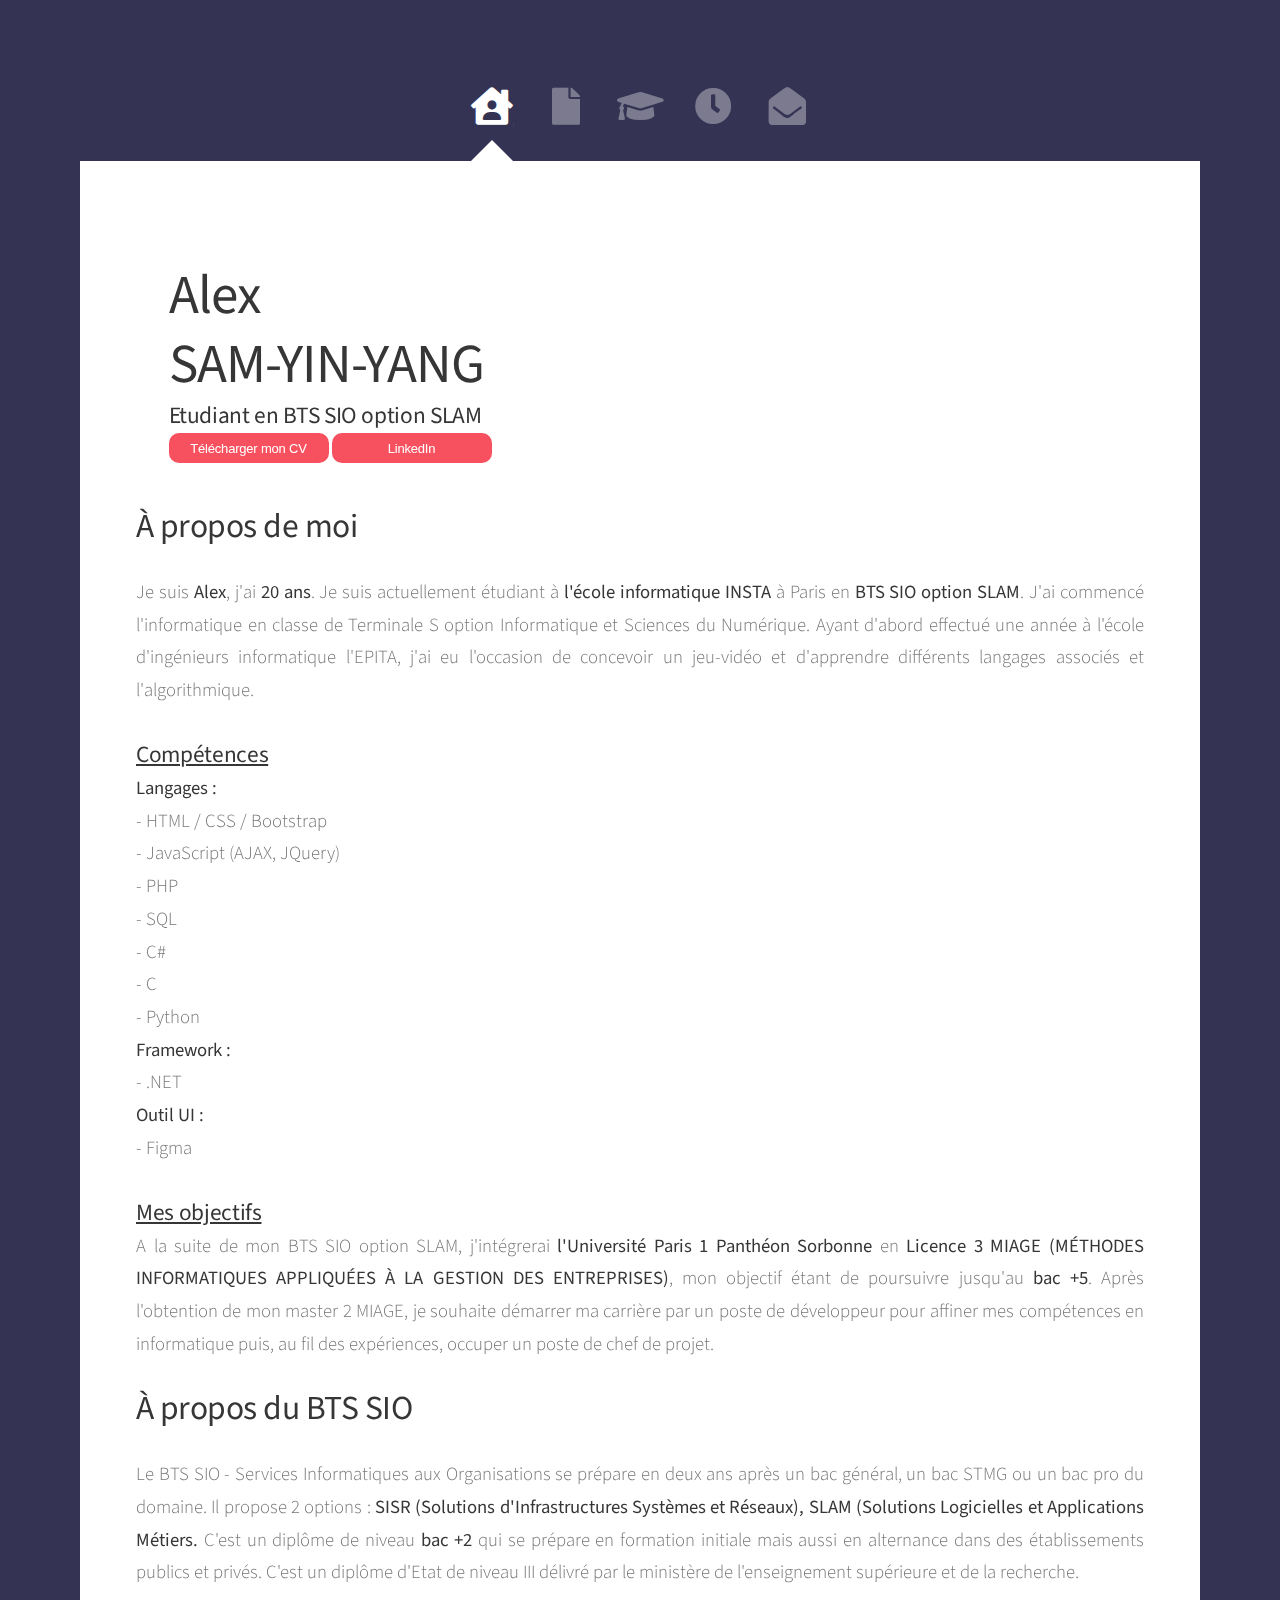
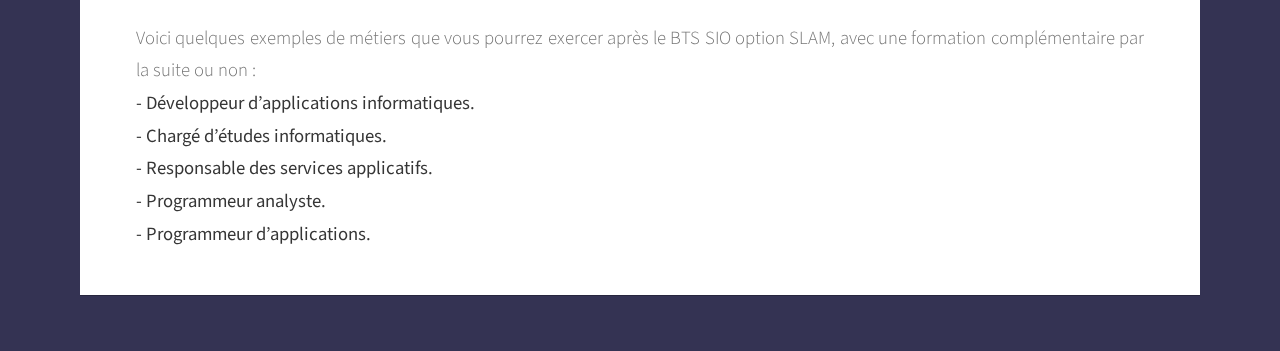
==== index.html @ 336530a4 "update" ====
<!DOCTYPE html>

<html>

<head>
	<title>Portfolio</title>
	<meta charset="utf-8" />
	<meta name="viewport" content="width=device-width, initial-scale=1, user-scalable=no" />
	<link rel="stylesheet" href="assets/css/main.css" />
	<noscript>
		<link rel="stylesheet" href="assets/css/noscript.css" /></noscript>
	<link rel="stylesheet" href="assets/css/added.css" />
</head>

<body class="is-preload">
	<!-- Wrapper-->
	<div id="wrapper">
		<!-- Nav -->
		<nav id="nav">
			<a href="#home" class="fas fa-house-user"><span>Accueil</span></a>
			<a href="#projet" class="fas fa-file"><span>Projets</span></a>
			<a href="#parcours" style="text-decoration: none" class="fas fa-graduation-cap"></i><span>Formation</span></a>
			<a href="#experiences" style="text-decoration: none" class="fas fa-clock"></i><span>Expériences</span></a>
			<a href="#contact" class="fas fa-envelope-open"><span>Contact</span></a>
		</nav>

		<!-- Main -->
		<div id="main">
			<!-- Me -->
			<article id="home" class="panel intro">
				
				<a id="about-me">
					<header id="left-side">
						<div>
							<h1 style="font-size: 55px">Alex<br>SAM-YIN-YANG</h1>
							<h2>Etudiant en BTS SIO option SLAM</h2>
							<button id="cv_btn" onclick="window.open('./media/CV_ALEX_SYY_2.pdf');">
								<h4 id="cv">Télécharger mon CV</h4>
							</button>
							<button id="cv_btn" onclick="window.open('https://www.linkedin.com/in/alexsyy');">
								<h4 id="cv">LinkedIn</h4>
							</button>
						</div>
					</header>
					<h2>À propos de moi</h2>
					<br />
					<span>
						Je suis <b>Alex</b>, j'ai <b>20 ans</b>. Je suis
						actuellement étudiant à <b>l'école informatique INSTA</b> à Paris en
						<b><span href="#BTS">BTS SIO option SLAM</span></b>. J'ai commencé l'informatique en classe de
						Terminale S option
						Informatique et Sciences du Numérique. Ayant d'abord effectué une
						année à l'école d'ingénieurs informatique l'EPITA, j'ai eu
						l'occasion de concevoir un jeu-vidéo et d'apprendre différents
						langages associés et l'algorithmique.</span><br/><br>
						<h4 style="text-decoration: underline;">Compétences</h4>
						<span>
							<b>Langages :</b><br>
							- HTML / CSS / Bootstrap<br>
							- JavaScript (AJAX, JQuery)<br>
							- PHP<br>
							- SQL<br>
							- C#<br>
							- C<br>
							- Python<br>
							<b>Framework :</b><br>
							- .NET<br>
							<b>Outil UI :</b><br>
							- Figma<br><br>
						
						</span>
					
						<h4 style="text-decoration: underline;">Mes objectifs</h4>
						A la suite de mon BTS SIO option SLAM, j'intégrerai <b>l'Université Paris 1 Panthéon Sorbonne</b>
						en <b>Licence 3 MIAGE (MÉTHODES INFORMATIQUES APPLIQUÉES À LA GESTION DES ENTREPRISES)</b>, mon objectif
						étant de poursuivre jusqu'au <b>bac +5</b>. Après l'obtention de mon master 2 MIAGE, je souhaite démarrer ma carrière par un poste de
						développeur pour affiner mes compétences en informatique puis, au fil des expériences, occuper un poste de chef de projet.

						<br><br>
						<h2>À propos du BTS SIO</h2>
					<br />
					<span>
						Le BTS SIO - Services Informatiques aux Organisations se prépare en deux ans après un bac général,
						un bac STMG ou un bac pro du domaine. Il propose 2 options :
						<b>SISR (Solutions d'Infrastructures Systèmes et Réseaux), SLAM (Solutions Logicielles et Applications Métiers.</b>
						C'est un diplôme de niveau <b>bac +2</b> qui se prépare en formation initiale mais aussi en alternance
						dans des établissements publics et privés.
						C'est un diplôme d'Etat de niveau III délivré par le ministère de l'enseignement
						supérieure et de la recherche.<br><br>

						Voici quelques exemples de métiers que vous pourrez exercer après le BTS SIO option SLAM,
						avec une formation complémentaire par la suite ou non :<br>
						<b>- Développeur d’applications informatiques.</b><br>
						<b>- Chargé d’études informatiques.</b><br>
						<b>- Responsable des services applicatifs.</b><br>
						<b>- Programmeur analyste.</b><br>
						<b>- Programmeur d’applications.</b><br>
					</span>
					
				</a>
			</article>

			<!-- MON PARCOURS -->
			<article id="parcours" class="panel intro">
				<div id="parcours_text">
					<article id="work" class="panel">
						<h2>Formation</h2><br>

						<div class="timeline">

							<h2 class="timeline__item timeline__item--year">2021 - 2023</h2>

							<div class="timeline__item">
								<h3 class="timeline__title"><a style="color: black"
										href="https://www.insta.fr/">INSTA - École d'informatique</a><br>BTS SIO option SLAM</h3>
								<p class="timeline__blurb"><a
										style="text-decoration: none; color: black" href="#work">
										Réalisation d'un site web de e-commerce dans le cadre de l'école.<br>
										Langages utilisés : HTML / CSS / JavaScript / PHP / SQL<br>
										Framework utilisé : Bootstrap<br>
										- Création / Connexion de l'utilisateur<br>
										- Affichage des articles en vente<br>
										- Mise en place d'un panier<br>
										- Historique / Création d'un bon de commande
										
										
									</p>

								<p class="timeline__blurb"><a
										style="text-decoration: none; color: black" href="#work">
										Réalisation d'un client lourd de gestion de matériels informatiques<br>
										Langages utilisés : C# / SQL<br>
										Framework utilisé : .NET Framework<br>
										- Possibilité de se connecter à l'application<br>
										- Connexion avec la base de données<br>
										- Ajouter, modifier et supprimer des données<br>
										- Gestion de la sécurité
									</p>
							</div>

							<h2 class="timeline__item timeline__item--year">2020 - 2021</h2>

							<div class="timeline__item">
								<h3 class="timeline__title"><a style="color: black"
										href="https://www.epita.fr/">EPITA</a> - <a
										style="text-decoration: none; color: black" href="./bts.html">Classe
										préparatoire intégrée</a></h3>
								<p class="timeline__blurb">Réalisation d'un jeu-vidéo en C# sur Unity </a> dans le cadre de
									l'école.</p>
							</div>

							<h2 class="timeline__item timeline__item--year">2017 - 2020</h2>

							<div class="timeline__item">
								<h3 class="timeline__title">
									<a style="color: black" href="http://lycee-llisle.ac-reunion.fr/">Lycée Leconte de Lisle</a>
									<br>Baccalauréat Scientifiques internationale chinoise option
									Informatique et Sciences du Numérique</h3>
								<p class="timeline__blurb">Mention bien<br>
									- Bénévolat au sein du journal du lycée "Leconte du Butor" en tant que rédacteur, photographe et maquettiste.<br>
									<a style="color:black"
										href="http://crdp.re/clemi/concours-mediatiks-2018-2019/">Lauréat national 2019
										au concours Mediatiks</a><br>
									- Stage de photographie à la Cité des Arts de la Réunion avec le photographe
									<a style="color: black" href="http://www.morganfache.net/">Morgan Fache</a>
									ayant pour thème "Le Grand Chemin" donnant lieu à <a style="color:black"
									href="https://www.citedesarts.re/LE-GRAND-CHEMIN-THE-LONG-WAY">un vernissage</a>.<br>
									- Prise de vues du stage de street art avec le graffeur <a style="color:black"
									href="https://fr-fr.facebook.com/meo974graff/">Méo974</a> et de la réalisation de la fresque
									<a style="color:black"
									href="https://la1ere.francetvinfo.fr/reunion/buste-fresque-hommage-leconte-lisle-715799.html">en hommage au poète Leconte de Lisle</a>. 
									</p>
							</div>
					</article>
					
					<article id="work" class="panel">
						<h2>Veille technologique</h2><br>

						<div class="timeline">

							<div class="timeline__item">
								<h3 class="timeline__title">Blockchain</h3></a>
								<button id="cv_btn" onclick="window.open('./media/Veille-technologique.pdf');">
									<h4 id="cv">En savoir plus</h4>
								</button>
							</div><br>
						</div>
					</article>
				</div>
			</article>

			<!-- PROJETS -->
			<article id="projet" class="panel">
				<header>
					<h2>Projets</h2>
				</header>

				<section>
					<div class="row">
						<div class="col-4 col-6-medium col-12-small">
							<a title="Cliquez pour voir le projet"
								href="https://github.com/alexsamyy/ecommerce_project" class="link_proj1">
								<div class="project1">
									<img class="image fit" src="media/FoneMarket.JPG" alt="FoneMarket" />
									<span class="legende"><b>FoneMarket</b> est un projet réalisé durant ma 1ère
										année de BTS informatique. <br />Nous devions réaliser un
										site de<br>e-commerce avec les langages HTML / CSS / JavaScript
										/ PHP / MySQL / Jquery / Bootstrap.
									</span>
								</div>
							</a>
						</div>
						<div class="col-4 col-6-medium col-12-small">
							<a title="Cliquez pour voir le projet"
								href="https://github.com/alexsamyy/gm-syy" class="link_proj1">
								<div class="project1">
									<img class="image fit" src="media/GM-SYY.JPG" alt="GM-SYY" />
									<span class="legende"><b>GM-SYY</b> est un projet réalisé durant ma 2ème
										année de BTS informatique. <br />Nous devions réaliser un
										client lourd de<br>gestion de matériels informatiques
										avec les langages C# .NET Framework / SQL.
									</span>
								</div>
							</a>
						</div>
					</div>
				</section>
			</article>

			<!-- Contact -->
			<article id="contact" class="panel">
				<header>
					<h2>Contact</h2>
				</header>
				<form action="https://formspree.io/f/mpzbnaqq" method="post">
					<div>
						<div class="row">
							<div class="col-6 col-12-medium">
								<input type="text" name="name" placeholder="Nom" />
							</div>
							<div class="col-6 col-12-medium">
								<input type="text" name="email" placeholder="E-mail" />
							</div>
							<div class="col-12">
								<input type="text" name="subject" placeholder="Objet" />
							</div>
							<div class="col-12">
								<textarea id="message_contact" name="message" placeholder="Message" rows="6"></textarea>
							</div>
							<div class="col-12">
								<input type="submit" value="Envoyer" />
							</div>
						</div>
					</div>
				</form>
			</article>

			<!-- Expériences -->
			<article id="experiences" class="panel">
				<header>
					<h2>Expériences professionnelles</h2>
				</header>
				<article id="work" class="panel">

					<div class="timeline">

						<h2 class="timeline__item timeline__item--year">Octobre 2022 - Juin 2023</h2>

						<div class="timeline__item">
							<h3 class="timeline__title">Collège Camille Claudel - Service Civique</h3></a>
							<p class="timeline__blurb">
							- Chargé de développer des projets autour du développement durable avec les élèves<br>
							- Participation au dispositif devoirs faits<br>
							- Participation à la vie du collège (sorties scolaires,...)
						</div><br>

						<h2 class="timeline__item timeline__item--year">Janvier 2023 - Février 2023</h2>

						<div class="timeline__item">
							<h3 class="timeline__title">Photographe professionnelle - Développeur WordPress </h3></a>
							<p class="timeline__blurb">
							- Création d'un portfolio sous WordPress<br>
						</div><br>

						<h2 class="timeline__item timeline__item--year">Juin 2022 - Août 2022</h2>

						<div class="timeline__item">
							<h3 class="timeline__title">PARADIGME - Stagiaire développement web</h3></a>
							<button id="cv_btn" onclick="window.open('./media/Experience-en-entreprise.pdf');">
								<h4 id="cv">En savoir plus</h4>
							</button>
							<p class="timeline__blurb">PARADIGME est une entreprise de vente de vêtements coréens basée à Paris.<br>
							- Mise à jour du site web de e-commerce via PrestaShop<br>
							- Ajout de nouvelles fonctionnalités<br>
							- Modification visuelle du site<br>
							- Correction de bugs
						</div><br>

						<h2 class="timeline__item timeline__item--year">Juillet 2021 - Août 2021</h2>

						<div class="timeline__item">
							<h3 class="timeline__title">BRED Banque Populaire - Auxiliaire d'été</h3></a>
							<p class="timeline__blurb">Hôte d'accueil de l'agence BRED à St-Denis, La Réunion.<br>
							- Prise en charge des prospects et des clients.<br>
							- Réalisation d'opérations bancaires sensibles (virements, délivrance des commandes de fonds, chéquiers,...)<br>
							- Création d'un tableau Excel pour réaliser des statistiques à propos de l'accueil (nombre de visites par jour,...)</p>
						</div><br>

					</div>
				</article>
			</article>

			<!-- Footer -->
			<div id="footer">
				<ul class="copyright">
					<li>&copy; Alex SAM-YIN-YANG - 2023</li>
				</ul>
			</div>
		</div>

		<!-- Scripts -->
		<script src="assets/js/jquery.min.js"></script>
		<script src="assets/js/browser.min.js"></script>
		<script src="assets/js/breakpoints.min.js"></script>
		<script src="assets/js/util.js"></script>
		<script src="assets/js/main.js"></script>
</body>

</html>
---- assets/css/main.css ----
@import url("https://fonts.googleapis.com/css?family=Source+Sans+Pro:300,400,300italic,400italic");
@import url("fontawesome-all.min.css");

/*
	Astral by HTML5 UP
	html5up.net | @ajlkn
	Free for personal and commercial use under the CCA 3.0 license (html5up.net/license)
*/

html,
body,
div,
span,
applet,
object,
iframe,
h1,
h2,
h3,
h4,
h5,
h6,
p,
blockquote,
pre,
a,
abbr,
acronym,
address,
big,
cite,
code,
del,
dfn,
em,
img,
ins,
kbd,
q,
s,
samp,
small,
strike,
strong,
sub,
sup,
tt,
var,
b,
u,
i,
center,
dl,
dt,
dd,
ol,
ul,
li,
fieldset,
form,
label,
legend,
table,
caption,
tbody,
tfoot,
thead,
tr,
th,
td,
article,
aside,
canvas,
details,
embed,
figure,
figcaption,
footer,
header,
hgroup,
menu,
nav,
output,
ruby,
section,
summary,
time,
mark,
audio,
video {
	margin: 0;
	padding: 0;
	border: 0;
	font-size: 100%;
	font: inherit;
	vertical-align: baseline;
}

article,
aside,
details,
figcaption,
figure,
footer,
header,
hgroup,
menu,
nav,
section {
	display: block;
}

body {
	line-height: 1;
}

ol,
ul {
	list-style: none;
}

blockquote,
q {
	quotes: none;
}

blockquote:before,
blockquote:after,
q:before,
q:after {
	content: '';
	content: none;
}

table {
	border-collapse: collapse;
	border-spacing: 0;
}

body {
	-webkit-text-size-adjust: none;
}

mark {
	background-color: transparent;
	color: inherit;
}

input::-moz-focus-inner {
	border: 0;
	padding: 0;
}

input,
select,
textarea {
	-moz-appearance: none;
	-webkit-appearance: none;
	-ms-appearance: none;
	appearance: none;
}

/* Row */

.row {
	display: flex;
	flex-wrap: wrap;
	box-sizing: border-box;
	align-items: stretch;
}

.row>* {
	box-sizing: border-box;
}

.row.gtr-uniform>*> :last-child {
	margin-bottom: 0;
}

.row.aln-left {
	justify-content: flex-start;
}

.row.aln-center {
	justify-content: center;
}

.row.aln-right {
	justify-content: flex-end;
}

.row.aln-top {
	align-items: flex-start;
}

.row.aln-middle {
	align-items: center;
}

.row.aln-bottom {
	align-items: flex-end;
}

.row>.imp {
	order: -1;
}

.row>.col-1 {
	width: 8.33333%;
}

.row>.off-1 {
	margin-left: 8.33333%;
}

.row>.col-2 {
	width: 16.66667%;
}

.row>.off-2 {
	margin-left: 16.66667%;
}

.row>.col-3 {
	width: 25%;
}

.row>.off-3 {
	margin-left: 25%;
}

.row>.col-4 {
	width: 33.33333%;
}

.row>.off-4 {
	margin-left: 33.33333%;
}

.row>.col-5 {
	width: 41.66667%;
}

.row>.off-5 {
	margin-left: 41.66667%;
}

.row>.col-6 {
	width: 50%;
}

.row>.off-6 {
	margin-left: 50%;
}

.row>.col-7 {
	width: 58.33333%;
}

.row>.off-7 {
	margin-left: 58.33333%;
}

.row>.col-8 {
	width: 66.66667%;
}

.row>.off-8 {
	margin-left: 66.66667%;
}

.row>.col-9 {
	width: 75%;
}

.row>.off-9 {
	margin-left: 75%;
}

.row>.col-10 {
	width: 83.33333%;
}

.row>.off-10 {
	margin-left: 83.33333%;
}

.row>.col-11 {
	width: 91.66667%;
}

.row>.off-11 {
	margin-left: 91.66667%;
}

.row>.col-12 {
	width: 100%;
}

.row>.off-12 {
	margin-left: 100%;
}

.row.gtr-0 {
	margin-top: 0em;
	margin-left: 0em;
}

.row.gtr-0>* {
	padding: 0em 0 0 0em;
}

.row.gtr-0.gtr-uniform {
	margin-top: 0em;
}

.row.gtr-0.gtr-uniform>* {
	padding-top: 0em;
}

.row.gtr-25 {
	margin-top: -0.3125em;
	margin-left: -0.3125em;
}

.row.gtr-25>* {
	padding: 0.3125em 0 0 0.3125em;
}

.row.gtr-25.gtr-uniform {
	margin-top: -0.3125em;
}

.row.gtr-25.gtr-uniform>* {
	padding-top: 0.3125em;
}

.row.gtr-50 {
	margin-top: -0.625em;
	margin-left: -0.625em;
}

.row.gtr-50>* {
	padding: 0.625em 0 0 0.625em;
}

.row.gtr-50.gtr-uniform {
	margin-top: -0.625em;
}

.row.gtr-50.gtr-uniform>* {
	padding-top: 0.625em;
}

.row {
	margin-top: -1.25em;
	margin-left: -1.25em;
}

.row>* {
	padding: 1.25em 0 0 1.25em;
}

.row.gtr-uniform {
	margin-top: -1.25em;
}

.row.gtr-uniform>* {
	padding-top: 1.25em;
}

.row.gtr-150 {
	margin-top: -1.875em;
	margin-left: -1.875em;
}

.row.gtr-150>* {
	padding: 1.875em 0 0 1.875em;
}

.row.gtr-150.gtr-uniform {
	margin-top: -1.875em;
}

.row.gtr-150.gtr-uniform>* {
	padding-top: 1.875em;
}

.row.gtr-200 {
	margin-top: -2.5em;
	margin-left: -2.5em;
}

.row.gtr-200>* {
	padding: 2.5em 0 0 2.5em;
}

.row.gtr-200.gtr-uniform {
	margin-top: -2.5em;
}

.row.gtr-200.gtr-uniform>* {
	padding-top: 2.5em;
}

@media screen and (max-width: 1680px) {

	.row {
		display: flex;
		flex-wrap: wrap;
		box-sizing: border-box;
		align-items: stretch;
	}

	.row>* {
		box-sizing: border-box;
	}

	.row.gtr-uniform>*> :last-child {
		margin-bottom: 0;
	}

	.row.aln-left {
		justify-content: flex-start;
	}

	.row.aln-center {
		justify-content: center;
	}

	.row.aln-right {
		justify-content: flex-end;
	}

	.row.aln-top {
		align-items: flex-start;
	}

	.row.aln-middle {
		align-items: center;
	}

	.row.aln-bottom {
		align-items: flex-end;
	}

	.row>.imp-xlarge {
		order: -1;
	}

	.row>.col-1-xlarge {
		width: 8.33333%;
	}

	.row>.off-1-xlarge {
		margin-left: 8.33333%;
	}

	.row>.col-2-xlarge {
		width: 16.66667%;
	}

	.row>.off-2-xlarge {
		margin-left: 16.66667%;
	}

	.row>.col-3-xlarge {
		width: 25%;
	}

	.row>.off-3-xlarge {
		margin-left: 25%;
	}

	.row>.col-4-xlarge {
		width: 33.33333%;
	}

	.row>.off-4-xlarge {
		margin-left: 33.33333%;
	}

	.row>.col-5-xlarge {
		width: 41.66667%;
	}

	.row>.off-5-xlarge {
		margin-left: 41.66667%;
	}

	.row>.col-6-xlarge {
		width: 50%;
	}

	.row>.off-6-xlarge {
		margin-left: 50%;
	}

	.row>.col-7-xlarge {
		width: 58.33333%;
	}

	.row>.off-7-xlarge {
		margin-left: 58.33333%;
	}

	.row>.col-8-xlarge {
		width: 66.66667%;
	}

	.row>.off-8-xlarge {
		margin-left: 66.66667%;
	}

	.row>.col-9-xlarge {
		width: 75%;
	}

	.row>.off-9-xlarge {
		margin-left: 75%;
	}

	.row>.col-10-xlarge {
		width: 83.33333%;
	}

	.row>.off-10-xlarge {
		margin-left: 83.33333%;
	}

	.row>.col-11-xlarge {
		width: 91.66667%;
	}

	.row>.off-11-xlarge {
		margin-left: 91.66667%;
	}

	.row>.col-12-xlarge {
		width: 100%;
	}

	.row>.off-12-xlarge {
		margin-left: 100%;
	}

	.row.gtr-0 {
		margin-top: 0em;
		margin-left: 0em;
	}

	.row.gtr-0>* {
		padding: 0em 0 0 0em;
	}

	.row.gtr-0.gtr-uniform {
		margin-top: 0em;
	}

	.row.gtr-0.gtr-uniform>* {
		padding-top: 0em;
	}

	.row.gtr-25 {
		margin-top: -0.3125em;
		margin-left: -0.3125em;
	}

	.row.gtr-25>* {
		padding: 0.3125em 0 0 0.3125em;
	}

	.row.gtr-25.gtr-uniform {
		margin-top: -0.3125em;
	}

	.row.gtr-25.gtr-uniform>* {
		padding-top: 0.3125em;
	}

	.row.gtr-50 {
		margin-top: -0.625em;
		margin-left: -0.625em;
	}

	.row.gtr-50>* {
		padding: 0.625em 0 0 0.625em;
	}

	.row.gtr-50.gtr-uniform {
		margin-top: -0.625em;
	}

	.row.gtr-50.gtr-uniform>* {
		padding-top: 0.625em;
	}

	.row {
		margin-top: -1.25em;
		margin-left: -1.25em;
	}

	.row>* {
		padding: 1.25em 0 0 1.25em;
	}

	.row.gtr-uniform {
		margin-top: -1.25em;
	}

	.row.gtr-uniform>* {
		padding-top: 1.25em;
	}

	.row.gtr-150 {
		margin-top: -1.875em;
		margin-left: -1.875em;
	}

	.row.gtr-150>* {
		padding: 1.875em 0 0 1.875em;
	}

	.row.gtr-150.gtr-uniform {
		margin-top: -1.875em;
	}

	.row.gtr-150.gtr-uniform>* {
		padding-top: 1.875em;
	}

	.row.gtr-200 {
		margin-top: -2.5em;
		margin-left: -2.5em;
	}

	.row.gtr-200>* {
		padding: 2.5em 0 0 2.5em;
	}

	.row.gtr-200.gtr-uniform {
		margin-top: -2.5em;
	}

	.row.gtr-200.gtr-uniform>* {
		padding-top: 2.5em;
	}

}

@media screen and (max-width: 1280px) {

	.row {
		display: flex;
		flex-wrap: wrap;
		box-sizing: border-box;
		align-items: stretch;
	}

	.row>* {
		box-sizing: border-box;
	}

	.row.gtr-uniform>*> :last-child {
		margin-bottom: 0;
	}

	.row.aln-left {
		justify-content: flex-start;
	}

	.row.aln-center {
		justify-content: center;
	}

	.row.aln-right {
		justify-content: flex-end;
	}

	.row.aln-top {
		align-items: flex-start;
	}

	.row.aln-middle {
		align-items: center;
	}

	.row.aln-bottom {
		align-items: flex-end;
	}

	.row>.imp-large {
		order: -1;
	}

	.row>.col-1-large {
		width: 8.33333%;
	}

	.row>.off-1-large {
		margin-left: 8.33333%;
	}

	.row>.col-2-large {
		width: 16.66667%;
	}

	.row>.off-2-large {
		margin-left: 16.66667%;
	}

	.row>.col-3-large {
		width: 25%;
	}

	.row>.off-3-large {
		margin-left: 25%;
	}

	.row>.col-4-large {
		width: 33.33333%;
	}

	.row>.off-4-large {
		margin-left: 33.33333%;
	}

	.row>.col-5-large {
		width: 41.66667%;
	}

	.row>.off-5-large {
		margin-left: 41.66667%;
	}

	.row>.col-6-large {
		width: 50%;
	}

	.row>.off-6-large {
		margin-left: 50%;
	}

	.row>.col-7-large {
		width: 58.33333%;
	}

	.row>.off-7-large {
		margin-left: 58.33333%;
	}

	.row>.col-8-large {
		width: 66.66667%;
	}

	.row>.off-8-large {
		margin-left: 66.66667%;
	}

	.row>.col-9-large {
		width: 75%;
	}

	.row>.off-9-large {
		margin-left: 75%;
	}

	.row>.col-10-large {
		width: 83.33333%;
	}

	.row>.off-10-large {
		margin-left: 83.33333%;
	}

	.row>.col-11-large {
		width: 91.66667%;
	}

	.row>.off-11-large {
		margin-left: 91.66667%;
	}

	.row>.col-12-large {
		width: 100%;
	}

	.row>.off-12-large {
		margin-left: 100%;
	}

	.row.gtr-0 {
		margin-top: 0em;
		margin-left: 0em;
	}

	.row.gtr-0>* {
		padding: 0em 0 0 0em;
	}

	.row.gtr-0.gtr-uniform {
		margin-top: 0em;
	}

	.row.gtr-0.gtr-uniform>* {
		padding-top: 0em;
	}

	.row.gtr-25 {
		margin-top: -0.3125em;
		margin-left: -0.3125em;
	}

	.row.gtr-25>* {
		padding: 0.3125em 0 0 0.3125em;
	}

	.row.gtr-25.gtr-uniform {
		margin-top: -0.3125em;
	}

	.row.gtr-25.gtr-uniform>* {
		padding-top: 0.3125em;
	}

	.row.gtr-50 {
		margin-top: -0.625em;
		margin-left: -0.625em;
	}

	.row.gtr-50>* {
		padding: 0.625em 0 0 0.625em;
	}

	.row.gtr-50.gtr-uniform {
		margin-top: -0.625em;
	}

	.row.gtr-50.gtr-uniform>* {
		padding-top: 0.625em;
	}

	.row {
		margin-top: -1.25em;
		margin-left: -1.25em;
	}

	.row>* {
		padding: 1.25em 0 0 1.25em;
	}

	.row.gtr-uniform {
		margin-top: -1.25em;
	}

	.row.gtr-uniform>* {
		padding-top: 1.25em;
	}

	.row.gtr-150 {
		margin-top: -1.875em;
		margin-left: -1.875em;
	}

	.row.gtr-150>* {
		padding: 1.875em 0 0 1.875em;
	}

	.row.gtr-150.gtr-uniform {
		margin-top: -1.875em;
	}

	.row.gtr-150.gtr-uniform>* {
		padding-top: 1.875em;
	}

	.row.gtr-200 {
		margin-top: -2.5em;
		margin-left: -2.5em;
	}

	.row.gtr-200>* {
		padding: 2.5em 0 0 2.5em;
	}

	.row.gtr-200.gtr-uniform {
		margin-top: -2.5em;
	}

	.row.gtr-200.gtr-uniform>* {
		padding-top: 2.5em;
	}

}

@media screen and (max-width: 980px) {

	.row {
		display: flex;
		flex-wrap: wrap;
		box-sizing: border-box;
		align-items: stretch;
	}

	.row>* {
		box-sizing: border-box;
	}

	.row.gtr-uniform>*> :last-child {
		margin-bottom: 0;
	}

	.row.aln-left {
		justify-content: flex-start;
	}

	.row.aln-center {
		justify-content: center;
	}

	.row.aln-right {
		justify-content: flex-end;
	}

	.row.aln-top {
		align-items: flex-start;
	}

	.row.aln-middle {
		align-items: center;
	}

	.row.aln-bottom {
		align-items: flex-end;
	}

	.row>.imp-medium {
		order: -1;
	}

	.row>.col-1-medium {
		width: 8.33333%;
	}

	.row>.off-1-medium {
		margin-left: 8.33333%;
	}

	.row>.col-2-medium {
		width: 16.66667%;
	}

	.row>.off-2-medium {
		margin-left: 16.66667%;
	}

	.row>.col-3-medium {
		width: 25%;
	}

	.row>.off-3-medium {
		margin-left: 25%;
	}

	.row>.col-4-medium {
		width: 33.33333%;
	}

	.row>.off-4-medium {
		margin-left: 33.33333%;
	}

	.row>.col-5-medium {
		width: 41.66667%;
	}

	.row>.off-5-medium {
		margin-left: 41.66667%;
	}

	.row>.col-6-medium {
		width: 50%;
	}

	.row>.off-6-medium {
		margin-left: 50%;
	}

	.row>.col-7-medium {
		width: 58.33333%;
	}

	.row>.off-7-medium {
		margin-left: 58.33333%;
	}

	.row>.col-8-medium {
		width: 66.66667%;
	}

	.row>.off-8-medium {
		margin-left: 66.66667%;
	}

	.row>.col-9-medium {
		width: 75%;
	}

	.row>.off-9-medium {
		margin-left: 75%;
	}

	.row>.col-10-medium {
		width: 83.33333%;
	}

	.row>.off-10-medium {
		margin-left: 83.33333%;
	}

	.row>.col-11-medium {
		width: 91.66667%;
	}

	.row>.off-11-medium {
		margin-left: 91.66667%;
	}

	.row>.col-12-medium {
		width: 100%;
	}

	.row>.off-12-medium {
		margin-left: 100%;
	}

	.row.gtr-0 {
		margin-top: 0em;
		margin-left: 0em;
	}

	.row.gtr-0>* {
		padding: 0em 0 0 0em;
	}

	.row.gtr-0.gtr-uniform {
		margin-top: 0em;
	}

	.row.gtr-0.gtr-uniform>* {
		padding-top: 0em;
	}

	.row.gtr-25 {
		margin-top: -0.3125em;
		margin-left: -0.3125em;
	}

	.row.gtr-25>* {
		padding: 0.3125em 0 0 0.3125em;
	}

	.row.gtr-25.gtr-uniform {
		margin-top: -0.3125em;
	}

	.row.gtr-25.gtr-uniform>* {
		padding-top: 0.3125em;
	}

	.row.gtr-50 {
		margin-top: -0.625em;
		margin-left: -0.625em;
	}

	.row.gtr-50>* {
		padding: 0.625em 0 0 0.625em;
	}

	.row.gtr-50.gtr-uniform {
		margin-top: -0.625em;
	}

	.row.gtr-50.gtr-uniform>* {
		padding-top: 0.625em;
	}

	.row {
		margin-top: -1.25em;
		margin-left: -1.25em;
	}

	.row>* {
		padding: 1.25em 0 0 1.25em;
	}

	.row.gtr-uniform {
		margin-top: -1.25em;
	}

	.row.gtr-uniform>* {
		padding-top: 1.25em;
	}

	.row.gtr-150 {
		margin-top: -1.875em;
		margin-left: -1.875em;
	}

	.row.gtr-150>* {
		padding: 1.875em 0 0 1.875em;
	}

	.row.gtr-150.gtr-uniform {
		margin-top: -1.875em;
	}

	.row.gtr-150.gtr-uniform>* {
		padding-top: 1.875em;
	}

	.row.gtr-200 {
		margin-top: -2.5em;
		margin-left: -2.5em;
	}

	.row.gtr-200>* {
		padding: 2.5em 0 0 2.5em;
	}

	.row.gtr-200.gtr-uniform {
		margin-top: -2.5em;
	}

	.row.gtr-200.gtr-uniform>* {
		padding-top: 2.5em;
	}

}

@media screen and (max-width: 736px) {

	.row {
		display: flex;
		flex-wrap: wrap;
		box-sizing: border-box;
		align-items: stretch;
	}

	.row>* {
		box-sizing: border-box;
	}

	.row.gtr-uniform>*> :last-child {
		margin-bottom: 0;
	}

	.row.aln-left {
		justify-content: flex-start;
	}

	.row.aln-center {
		justify-content: center;
	}

	.row.aln-right {
		justify-content: flex-end;
	}

	.row.aln-top {
		align-items: flex-start;
	}

	.row.aln-middle {
		align-items: center;
	}

	.row.aln-bottom {
		align-items: flex-end;
	}

	.row>.imp-small {
		order: -1;
	}

	.row>.col-1-small {
		width: 8.33333%;
	}

	.row>.off-1-small {
		margin-left: 8.33333%;
	}

	.row>.col-2-small {
		width: 16.66667%;
	}

	.row>.off-2-small {
		margin-left: 16.66667%;
	}

	.row>.col-3-small {
		width: 25%;
	}

	.row>.off-3-small {
		margin-left: 25%;
	}

	.row>.col-4-small {
		width: 33.33333%;
	}

	.row>.off-4-small {
		margin-left: 33.33333%;
	}

	.row>.col-5-small {
		width: 41.66667%;
	}

	.row>.off-5-small {
		margin-left: 41.66667%;
	}

	.row>.col-6-small {
		width: 50%;
	}

	.row>.off-6-small {
		margin-left: 50%;
	}

	.row>.col-7-small {
		width: 58.33333%;
	}

	.row>.off-7-small {
		margin-left: 58.33333%;
	}

	.row>.col-8-small {
		width: 66.66667%;
	}

	.row>.off-8-small {
		margin-left: 66.66667%;
	}

	.row>.col-9-small {
		width: 75%;
	}

	.row>.off-9-small {
		margin-left: 75%;
	}

	.row>.col-10-small {
		width: 83.33333%;
	}

	.row>.off-10-small {
		margin-left: 83.33333%;
	}

	.row>.col-11-small {
		width: 91.66667%;
	}

	.row>.off-11-small {
		margin-left: 91.66667%;
	}

	.row>.col-12-small {
		width: 100%;
	}

	.row>.off-12-small {
		margin-left: 100%;
	}

	.row.gtr-0 {
		margin-top: 0em;
		margin-left: 0em;
	}

	.row.gtr-0>* {
		padding: 0em 0 0 0em;
	}

	.row.gtr-0.gtr-uniform {
		margin-top: 0em;
	}

	.row.gtr-0.gtr-uniform>* {
		padding-top: 0em;
	}

	.row.gtr-25 {
		margin-top: -0.3125em;
		margin-left: -0.3125em;
	}

	.row.gtr-25>* {
		padding: 0.3125em 0 0 0.3125em;
	}

	.row.gtr-25.gtr-uniform {
		margin-top: -0.3125em;
	}

	.row.gtr-25.gtr-uniform>* {
		padding-top: 0.3125em;
	}

	.row.gtr-50 {
		margin-top: -0.625em;
		margin-left: -0.625em;
	}

	.row.gtr-50>* {
		padding: 0.625em 0 0 0.625em;
	}

	.row.gtr-50.gtr-uniform {
		margin-top: -0.625em;
	}

	.row.gtr-50.gtr-uniform>* {
		padding-top: 0.625em;
	}

	.row {
		margin-top: -1.25em;
		margin-left: -1.25em;
	}

	.row>* {
		padding: 1.25em 0 0 1.25em;
	}

	.row.gtr-uniform {
		margin-top: -1.25em;
	}

	.row.gtr-uniform>* {
		padding-top: 1.25em;
	}

	.row.gtr-150 {
		margin-top: -1.875em;
		margin-left: -1.875em;
	}

	.row.gtr-150>* {
		padding: 1.875em 0 0 1.875em;
	}

	.row.gtr-150.gtr-uniform {
		margin-top: -1.875em;
	}

	.row.gtr-150.gtr-uniform>* {
		padding-top: 1.875em;
	}

	.row.gtr-200 {
		margin-top: -2.5em;
		margin-left: -2.5em;
	}

	.row.gtr-200>* {
		padding: 2.5em 0 0 2.5em;
	}

	.row.gtr-200.gtr-uniform {
		margin-top: -2.5em;
	}

	.row.gtr-200.gtr-uniform>* {
		padding-top: 2.5em;
	}

}

/* Basic */

html {
	box-sizing: border-box;
}

*,
*:before,
*:after {
	box-sizing: inherit;
}

body {
	background-color: #343353;
	background-repeat: repeat, no-repeat;
	background-size: auto, 100% 100%;
	background-attachment: fixed;
	overflow-y: scroll;
}

body.is-preload *,
body.is-preload *:before,
body.is-preload *:after {
	-moz-animation: none !important;
	-webkit-animation: none !important;
	-ms-animation: none !important;
	animation: none !important;
	-moz-transition: none !important;
	-webkit-transition: none !important;
	-ms-transition: none !important;
	transition: none !important;
}

body,
input,
textarea,
select {
	font-family: 'Source Sans Pro', sans-serif;
	font-weight: 300;
	color: #777777;
	font-size: 16pt;
	line-height: 1.75em;
}

@media screen and (max-width: 1680px) {

	body,
	input,
	textarea,
	select {
		font-size: 15pt;
	}

}

@media screen and (max-width: 1280px) {

	body,
	input,
	textarea,
	select {
		font-size: 14pt;
	}

}

@media screen and (max-width: 736px) {

	body,
	input,
	textarea,
	select {
		font-size: 12pt;
	}

}

@media screen and (max-width: 360px) {

	body,
	input,
	textarea,
	select {
		font-size: 11pt;
	}

}

strong,
b,
h1,
h2,
h3,
h4,
h5,
h6 {
	font-weight: 400;
	color: #363636;
}

h1 {
	font-size: 2.4em;
	letter-spacing: -0.015em;
}

h2 {
	font-size: 1.8em;
	letter-spacing: -0.015em;
}

h3,
h4,
h5,
h6 {
	font-size: 1.25em;
	letter-spacing: -0.015em;
}

@media screen and (max-width: 736px) {

	h1 {
		font-size: 1.75em;
	}

	h2 {
		font-size: 1.375em;
	}

	h3,
	h4,
	h5,
	h6 {
		font-size: 1em;
	}

}

blockquote {
	border-left: solid 0.5em #ddd;
	padding: 1em 0 1em 2em;
	font-style: italic;
}

em,
i {
	font-style: italic;
}

hr {
	border: 0;
	border-top: solid 1px #ddd;
	padding: 1.5em 0 0 0;
	margin: 1.75em 0 0 0;
}

sub {
	position: relative;
	top: 0.5em;
	font-size: 0.8em;
}

sup {
	position: relative;
	top: -0.5em;
	font-size: 0.8em;
}

br.clear {
	clear: both;
}

p,
ul,
ol,
dl,
table,
blockquote,
form {
	margin-bottom: 2em;
}

/* Table */

table {
	width: 100%;
}

table.default tbody tr {
	border-bottom: solid 1px #f4f4f4;
}

table.default td {
	padding: 0.5em 1em 0.5em 1em;
}

table.default th {
	text-align: left;
	font-weight: 400;
	padding: 0.5em 1em 0.5em 1em;
}

table.default thead {
	border-bottom: solid 2px #f4f4f4;
}

/* Form */

form label {
	display: block;
	font-weight: 400;
	color: #363636;
	margin: 0 0 1em 0;
}

form input[type="text"],
form input[type="email"],
form input[type="password"],
form select,
form textarea {
	-webkit-appearance: none;
	border: 0;
	background: #f4f4f4;
	padding: 0.75em;
	width: 100%;
	-moz-transition: background-color .25s ease-in-out;
	-webkit-transition: background-color .25s ease-in-out;
	-ms-transition: background-color .25s ease-in-out;
	transition: background-color .25s ease-in-out;
}

form input[type="text"]:focus,
form input[type="email"]:focus,
form input[type="password"]:focus,
form select:focus,
form textarea:focus {
	background: #f8f8f8;
}

form input[type="text"],
form input[type="email"],
form input[type="password"],
form select {
	line-height: 1.35em;
}

form ::-webkit-input-placeholder {
	color: #999;
}

form :-moz-placeholder {
	color: #999;
}

form ::-moz-placeholder {
	color: #999;
}

form :-ms-input-placeholder {
	color: #999;
}

/* Section/Article */

section,
article {
	margin-bottom: 3em;
}

section> :last-child,
section:last-child,
article> :last-child,
article:last-child {
	margin-bottom: 0;
}

header {
	margin: 0 0 1.5em 0;
}

header>p {
	margin: 0.5em 0 0 0;
	color: #aaa;
}

@media screen and (max-width: 736px) {

	header {
		margin: 0 0 1em 0;
	}

}

/* Image */

.image {
	display: inline-block;
}

.image img {
	display: block;
	width: 100%;
}

.image.fit {
	display: block;
	width: 100%;
}

.image.featured {
	display: block;
	width: 100%;
	margin: 0 0 2em 0;
}

.image.left {
	float: left;
	margin: 0 2em 2em 0;
}

.image.centered {
	display: block;
	margin: 0 0 2em 0;
}

.image.centered img {
	margin: 0 auto;
	width: auto;
}

/* Button */
input[type="submit"],
input[type="reset"],
.button {
	-moz-transition: background-color .25s ease-in-out;
	-webkit-transition: background-color .25s ease-in-out;
	-ms-transition: background-color .25s ease-in-out;
	transition: background-color .25s ease-in-out;
	-webkit-appearance: none;
	display: inline-block;
	background-color: #222222;
	color: #ffffff;
	border: 0;
	cursor: pointer;
	outline: 0;
	padding: 0.7em 1.5em 0.7em 1.5em;
}

input[type="submit"]:hover,
input[type="reset"]:hover,
.button:hover {
	background-color: #333333;
}

input[type="submit"]:active,
input[type="reset"]:active,
.button:active {
	background-color: #444444;
}

input[type="submit"].alt,
input[type="reset"].alt,
.button.alt {
	background-color: #777777;
}

input[type="submit"].alt:hover,
input[type="reset"].alt:hover,
.button.alt:hover {
	background-color: #888888;
}

input[type="submit"].alt:active,
input[type="reset"].alt:active,
.button.alt:active {
	background-color: #999999;
}

input[type="submit"].small,
input[type="reset"].small,
.button.small {
	font-size: 0.75em;
}

input[type="submit"].large,
input[type="reset"].large,
.button.large {
	font-size: 1.25em;
	padding: 0.5em 1.25em 0.5em 1.25em;
}

input[type="submit"].xlarge,
input[type="reset"].xlarge,
.button.xlarge {
	font-size: 1.5em;
	padding: 0.5em 1.25em 0.5em 1.25em;
}

@media screen and (max-width: 736px) {

	input[type="button"],
	input[type="submit"],
	input[type="reset"],
	button,
	.button {
		width: 100%;
	}

}

/* List */

ul {
	list-style: disc;
	padding-left: 1em;
}

ul li {
	padding-left: 0.5em;
}

ol {
	list-style: decimal;
	padding-left: 1.25em;
}

ol li {
	padding-left: 0.25em;
}

/* Actions */

ul.actions {
	list-style: none;
	padding-left: 0;
}

ul.actions li {
	display: inline-block;
	padding-left: 0;
	margin: 0 0 0 0.5em;
}

ul.actions li:first-child {
	margin-left: 0;
}

@media screen and (max-width: 736px) {

	ul.actions li {
		display: block;
		margin: 0.75em 0 0 0;
	}

	ul.actions li:first-child {
		margin-top: 0;
	}

}

/* Icons */

.icon {
	text-decoration: none;
	position: relative;
	text-decoration: none;
}

.icon:before {
	-moz-osx-font-smoothing: grayscale;
	-webkit-font-smoothing: antialiased;
	display: inline-block;
	font-style: normal;
	font-variant: normal;
	text-rendering: auto;
	line-height: 1;
	text-transform: none !important;
	font-family: 'Font Awesome 5 Free';
	font-weight: 400;
}

.icon.solid:before {
	font-weight: 900;
}

.icon.brands:before {
	font-family: 'Font Awesome 5 Brands';
}

.icon:before {
	line-height: inherit;
}

.icon>.label {
	display: none;
}

/* Nav */

#nav {
	text-align: center;
	height: 4.25em;
	cursor: default;
}

#nav a {
	position: relative;
	display: inline-block;
	color: #ffffff;
	width: 1em;
	height: 1em;
	line-height: 0.9em;
	font-size: 2.5em;
	margin: 0 0.25em 0 0.25em;
	opacity: 0.35;
	outline: 0;
	-moz-transition: opacity .25s ease-in-out;
	-webkit-transition: opacity .25s ease-in-out;
	-ms-transition: opacity .25s ease-in-out;
	transition: opacity .25s ease-in-out;
}

#nav a.icon:before {
	padding-right: 0;
}

#nav a:before {
	font-size: 0.8em;
}

#nav a:after {
	content: '';
	display: block;
	position: absolute;
	left: 50%;
	bottom: -0.75em;
	margin-left: -0.5em;
	border-bottom: solid 0em #ffffff;
	border-left: solid 0.5em transparent;
	border-right: solid 0.5em transparent;
	-moz-transition: border-bottom-width .25s ease-in-out;
	-webkit-transition: border-bottom-width .25s ease-in-out;
	-ms-transition: border-bottom-width .25s ease-in-out;
	transition: border-bottom-width .25s ease-in-out;
}

#nav a span {
	display: block;
	position: absolute;
	background: #222222;
	color: #ffffff;
	top: -2.75em;
	font-size: 0.3em;
	height: 2.25em;
	line-height: 2.25em;
	left: 50%;
	opacity: 0;
	-moz-transition: opacity .25s ease-in-out;
	-webkit-transition: opacity .25s ease-in-out;
	-ms-transition: opacity .25s ease-in-out;
	transition: opacity .25s ease-in-out;
	width: 5.5em;
	margin-left: -2.75em;
}

#nav a span:after {
	content: '';
	display: block;
	position: absolute;
	bottom: -0.4em;
	left: 50%;
	margin-left: -0.6em;
	border-top: solid 0.6em #222222;
	border-left: solid 0.6em transparent;
	border-right: solid 0.6em transparent;
}

#nav a:hover {
	opacity: 1.0;
}

#nav a:hover span {
	opacity: 1.0;
}

#nav a.active {
	opacity: 1.0;
}

#nav a.active:after {
	border-bottom-width: 0.5em;
}

@media screen and (max-width: 980px) {

	#nav a span {
		display: none;
	}

}

/* Wrapper */

#wrapper {
	width: 60em;
	margin: auto;
	min-height: 100vh;
	max-width: 100%;
	padding: 1em 0;
	display: -moz-flex;
	display: -webkit-flex;
	display: -ms-flex;
	display: flex;
	-moz-flex-direction: column;
	-webkit-flex-direction: column;
	-ms-flex-direction: column;
	flex-direction: column;
	-moz-align-items: center;
	-webkit-align-items: center;
	-ms-align-items: center;
	align-items: center;
	-moz-justify-content: center;
	-webkit-justify-content: center;
	-ms-justify-content: center;
	justify-content: center;
	-moz-transition: opacity 1s ease-in-out;
	-webkit-transition: opacity 1s ease-in-out;
	-ms-transition: opacity 1s ease-in-out;
	transition: opacity 1s ease-in-out;
}

body.is-preload #wrapper {
	opacity: 0;
}

@media screen and (max-width: 1280px) {

	#wrapper {
		padding: 3em 0;
		max-width: calc(100% - 6em);
	}

}

@media screen and (max-width: 980px) {

	#wrapper {
		padding: 1.5em 0;
		max-width: calc(100% - 8em);
	}

}

@media screen and (max-width: 736px) {

	#wrapper {
		padding: 1em 0;
		max-width: calc(100% - 2em);
	}

}

@media screen and (max-width: 360px) {

	#wrapper {
		padding: 1em 0;
		max-width: 100%;
	}

}

/* Main */

#main {
	position: relative;
	overflow: hidden;
	height: auto;
	width: 100%;
	background: #ffffff;
	box-shadow: 0px 1px 0px 0px rgba(0, 0, 0, 0.25);
	-moz-transition: min-height 0.5s ease-in-out, max-height 0.5s ease-in-out;
	-webkit-transition: min-height 0.5s ease-in-out, max-height 0.5s ease-in-out;
	-ms-transition: min-height 0.5s ease-in-out, max-height 0.5s ease-in-out;
	transition: min-height 0.5s ease-in-out, max-height 0.5s ease-in-out;
}

#main>.panel {
	-moz-transition: opacity 0.25s ease-in-out;
	-webkit-transition: opacity 0.25s ease-in-out;
	-ms-transition: opacity 0.25s ease-in-out;
	transition: opacity 0.25s ease-in-out;
	margin-bottom: 0;
	position: relative;
	padding: 3.5em 2.5em 2.5em 2.5em;
	width: 100%;
}

#main>.panel.inactive {
	opacity: 0;
}

@media screen and (max-width: 736px) {

	#main>.panel {
		padding: 2em 1.5em 1.5em 1.5em;
	}

}

#main>#parcours{
	-moz-flex-direction: column;
	-webkit-flex-direction: column;
	-ms-flex-direction: column;
	flex-direction: column;
	height: auto;
}

#main>#home{
	height: auto;
	margin-bottom: -100px;
}

#main>#veille{
	-moz-flex-direction: column;
	-webkit-flex-direction: column;
	-ms-flex-direction: column;
	flex-direction: column;
	height: auto;
}

#wrapper{
	margin-top: 2%;
}

#main>.panel.intro {
	padding: 0;
	height: 20em;
	display: -moz-flex;
	display: -webkit-flex;
	display: -ms-flex;
	display: flex;
	-moz-flex-direction: row;
	-webkit-flex-direction: row;
	-ms-flex-direction: row;
	flex-direction: row;
	-moz-align-items: center;
	-webkit-align-items: center;
	-ms-align-items: center;
	align-items: center;
}

#main>.panel.intro .pic {
	text-decoration: none;
	position: relative;
	-moz-flex-grow: 0;
	-webkit-flex-grow: 0;
	-ms-flex-grow: 0;
	flex-grow: 0;
	-moz-flex-shrink: 0;
	-webkit-flex-shrink: 0;
	-ms-flex-shrink: 0;
	flex-shrink: 0;
	width: 17em;
	height: 100%;
}

#main>.panel.intro .pic:before {
	content: '';
	position: absolute;
	top: 0;
	left: 0;
	background: url("images/overlay.png");
	width: 100%;
	height: 100%;
	z-index: 1;
}

#main>.panel.intro .pic img {
	position: relative;
	display: block;
	position: absolute;
	top: 0;
	left: 0;
	width: 100%;
	height: 100%;
	-moz-object-fit: cover;
	-webkit-object-fit: cover;
	-ms-object-fit: cover;
	object-fit: cover;
	-moz-object-position: center;
	-webkit-object-position: center;
	-ms-object-position: center;
	object-position: center;
}

#main>.panel.intro .pic .arrow {
	display: block;
	position: absolute;
	right: 0;
	top: 50%;
	margin-top: -1.375em;
	width: 2.75em;
	height: 2.75em;
	background: #000;
	background: rgba(0, 0, 0, 0.75);
	color: #ffffff;
	text-align: center;
	line-height: 2.75em;
	font-size: 1.5em;
	z-index: 1;
	-moz-transition: width .15s ease-in-out, padding-right .15s ease-in-out;
	-webkit-transition: width .15s ease-in-out, padding-right .15s ease-in-out;
	-ms-transition: width .15s ease-in-out, padding-right .15s ease-in-out;
	transition: width .15s ease-in-out, padding-right .15s ease-in-out;
}

#main>.panel.intro .pic .arrow:before {
	position: relative;
	padding-right: 0;
	top: 0.125em;
}

#main>.panel.intro .pic .arrow span {
	display: block;
	text-indent: -9999px;
}

#main>.panel.intro .pic:hover .arrow {
	width: 3em;
	padding-right: 0.25em;
}

#main>.panel.intro header {
	-moz-flex-grow: 1;
	-webkit-flex-grow: 1;
	-ms-flex-grow: 1;
	flex-grow: 1;
	-moz-flex-shrink: 1;
	-webkit-flex-shrink: 1;
	-ms-flex-shrink: 1;
	flex-shrink: 1;
	padding: 3.5em 2.5em;
	margin-bottom: 0;
	width: 100%;
	font-size: small;
}

#main>.panel.intro header h1 {
	line-height: 1.25em;
	margin-bottom: 0;
}

#main>.panel.intro header p {
	letter-spacing: -0.015em;
	font-size: 1.25em;
	margin: 0.25em 0 0 0;
}

@media screen and (max-width: 980px) {

	#main>.panel.intro {
		-moz-flex-direction: column;
		-webkit-flex-direction: column;
		-ms-flex-direction: column;
		flex-direction: column;
		height: auto;
	}

	#main>.panel.intro .pic {
		height: 25em;
		width: 100%;
	}

	#main>.panel.intro header {
		padding: 4em;
		text-align: center;
	}

}

@media screen and (max-width: 736px) {

	#main>.panel.intro .pic {
		height: 20em;
	}

	#main>.panel.intro header {
		padding: 2.75em 2em 2.5em 2em;
	}

	#main>.panel.intro header p {
		font-size: 1em;
		margin: 0.25em 0 0 0;
	}

}

/* Footer */

#footer {
	color: rgba(255, 255, 255, 0.45);
	text-align: center;
	padding: 2em 0 0 0;
	font-size: 0.75em;
}

#footer a {
	color: #ddd;
	color: rgba(255, 255, 255, 0.65);
	-moz-transition: color .25s ease-in-out;
	-webkit-transition: color .25s ease-in-out;
	-ms-transition: color .25s ease-in-out;
	transition: color .25s ease-in-out;
}

#footer a:hover {
	color: white;
}

#footer .copyright {
	list-style: none;
	padding-left: 0;
}

#footer .copyright li {
	display: inline-block;
	padding-left: 1em;
	margin-left: 1em;
	border-left: solid 1px rgba(255, 255, 255, 0.25);
	line-height: 1;
}

#footer .copyright li:first-child {
	padding-left: 0;
	margin-left: 0;
	border-left: 0;
}

@media screen and (max-width: 736px) {

	#footer .copyright li {
		padding-left: 0.5em;
		margin-left: 0.5em;
	}

}
---- assets/css/noscript.css ----
/*
	Astral by HTML5 UP
	html5up.net | @ajlkn
	Free for personal and commercial use under the CCA 3.0 license (html5up.net/license)
*/

/* Wrapper */

	#wrapper {
		opacity: 1 !important;
	}

/* Nav */

	#nav a {
		opacity: 1.0;
	}

		#nav a:before, #nav a:after {
			display: none;
		}

		#nav a span {
			top: 0;
			opacity: 1.0;
		}

			#nav a span:after {
				display: none;
			}

/* Main */

	#main {
		background: none;
		box-shadow: none;
	}

		#main > .panel {
			background: white;
			margin-bottom: 2em;
		}

			#main > .panel:last-child {
				margin-bottom: 0;
			}
---- assets/css/added.css ----
#about-me {
    padding: 5%;
    text-align: justify;
}

#home{
    height: auto;
}

#bts_text {
    padding: 5%;
    text-align: justify;
}

#message_contact {
    resize: none;
}

#cv_btn {
    border-radius: 10px;
    border: 0;
    background-color: #f7505f;
    transition-duration: 0.2s;
    min-height: 30px;
    min-width: 150px;
    width: 160px;
}

#cv_btn:hover {
    box-shadow: 0 12px 16px 0 rgba(0, 0, 0, 0.24), 0 17px 50px 0 rgba(0, 0, 0, 0.19);
}

#cv {
    color: white;
    font-size: small;
    padding: 1%;
    width: auto;
}

.image {
    border: 1px solid black;
}

#btn_veille {
    text-align: center;
    display: inline-block;
    cursor: pointer;
    background-color: #f7505f;
    width: auto;
    height: 50px;
    border-radius: 10px;
    margin: auto;
}

.project1 {
    box-shadow: 0 12px 16px 0 rgba(0, 0, 0, 0.24), 0 17px 50px 0 rgba(0, 0, 0, 0.19);
    padding: 3%;
    position: relative;
    transition: transform 0.3s ease;
    transform: translateX(0px);
    border-radius: 20px;
}

.link_proj1 {
    border: none;
    text-decoration: none;
    color: black;
}

.project1:hover {
    transform: translateX(10px);
}

.image {
    border-radius: 20px;
}

#parcours_text{
    box-shadow: 0 12px 16px 0 rgba(0, 0, 0, 0.24), 0 17px 50px 0 rgba(0, 0, 0, 0.19);
    width: 95%;
    margin-top: 2.5%;
    padding: 5%;
}

/* EVALUATION DES COMPETENCES */

.skills p{
    margin-top: 5px;
}

.container1 {
    width: 100%;
    height: 30px;
    background-color: white;
    border: 1px solid black;
  }
  
  .skills {
    text-align: center;
    padding-top: 0;
    padding-bottom: 0;
    color: white;
  }
  
  .html {width: 90%; background-color: #04AA6D; height: 30px;}
  .css {width: 80%; background-color: #2196F3; height: 30px;}
  .js {width: 65%; background-color: #f44336; height: 30px;}
  .php {width: 60%; background-color: #808080; height: 30px;}
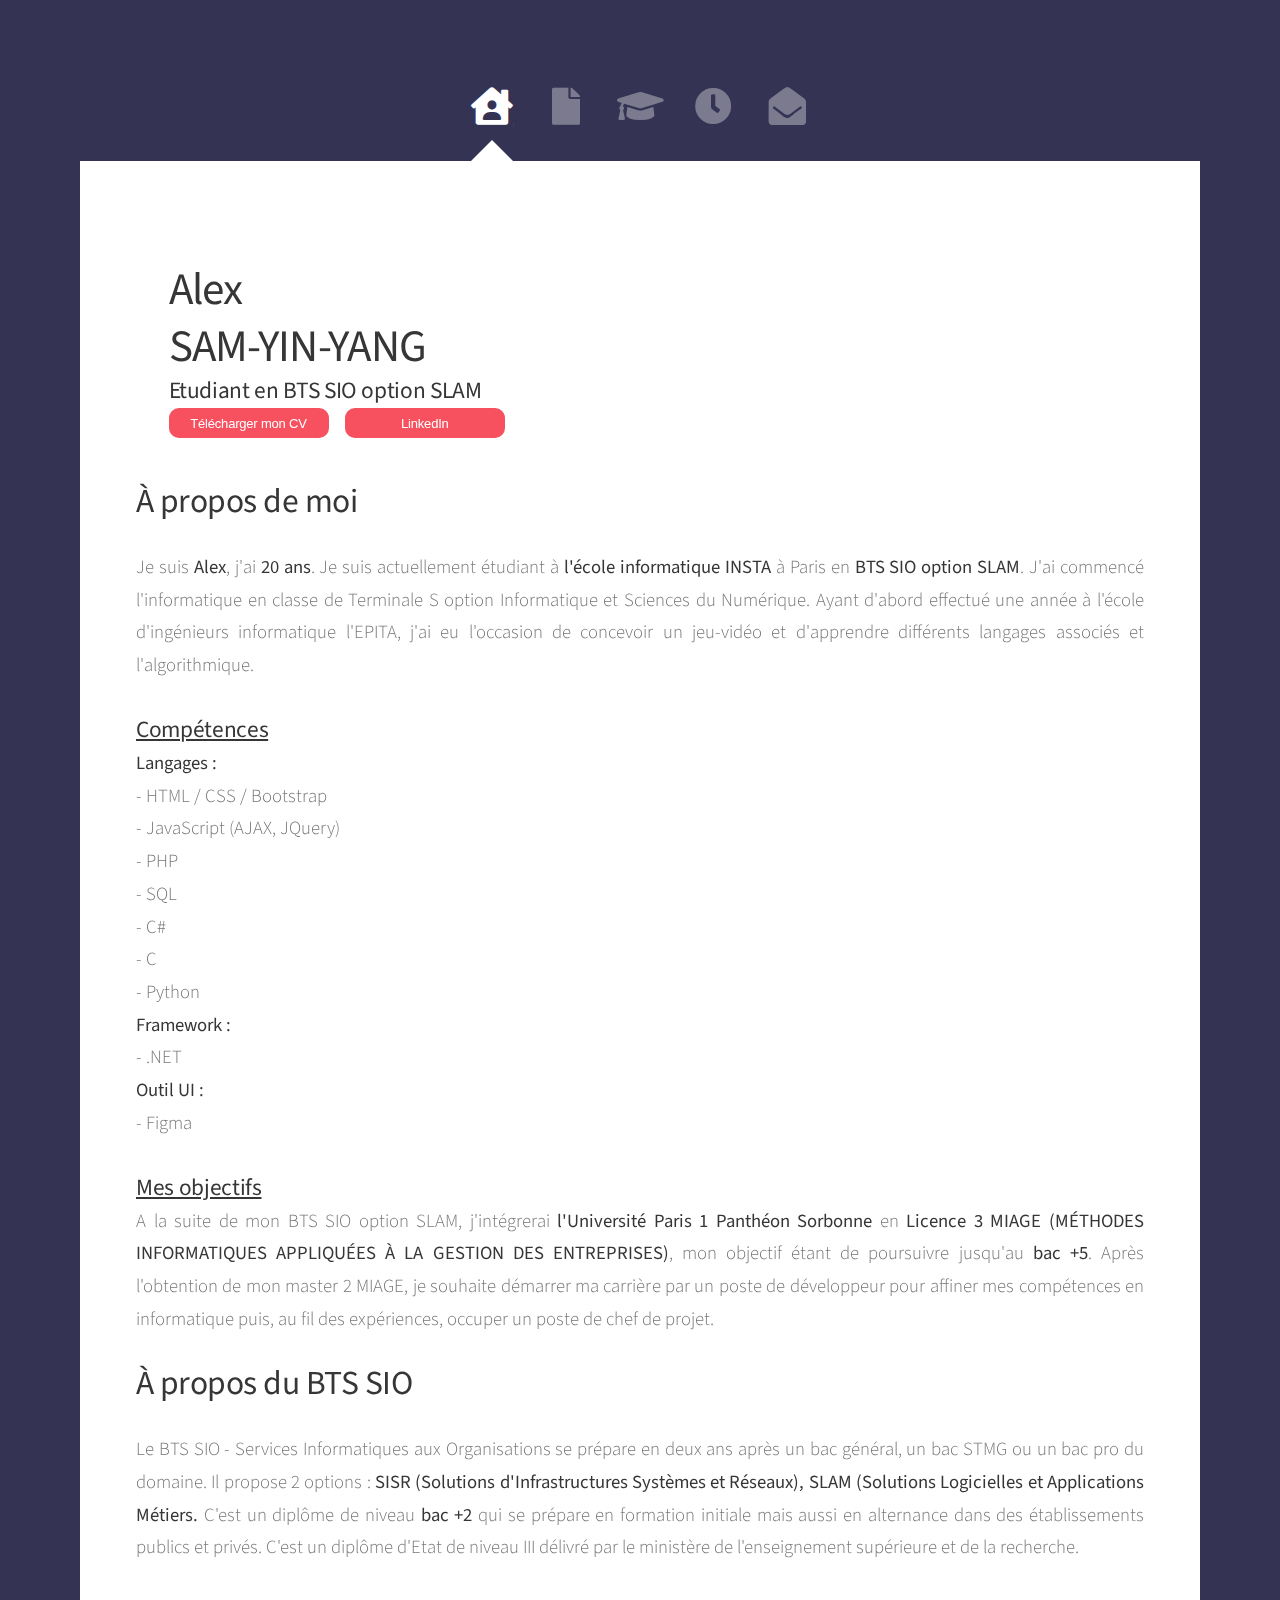
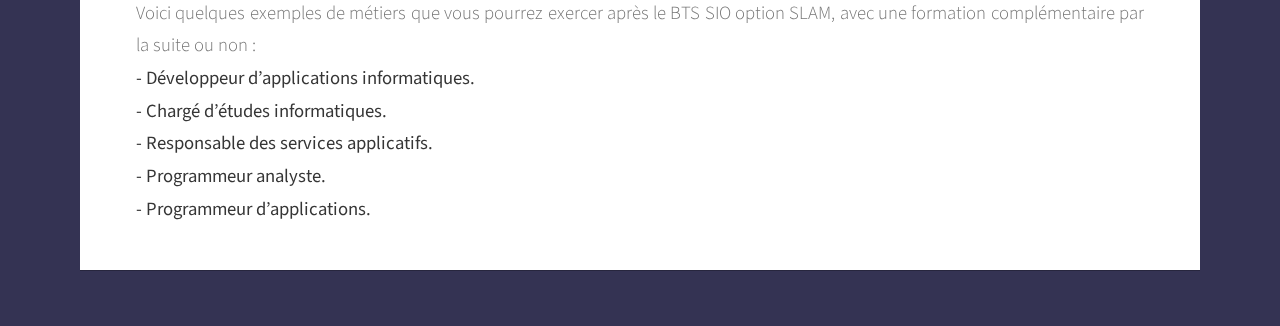
==== commit c682edbd: "update title" ====
--- a/index.html
+++ b/index.html
@@ -32,12 +32,13 @@
 				<a id="about-me">
 					<header id="left-side">
 						<div>
-							<h1 style="font-size: 55px">Alex<br>SAM-YIN-YANG</h1>
+							<h1 style="font-size: 45px">Alex<br>SAM-YIN-YANG</h1>
 							<h2>Etudiant en BTS SIO option SLAM</h2>
 							<button id="cv_btn" onclick="window.open('./media/CV_ALEX_SYY_2.pdf');">
 								<h4 id="cv">Télécharger mon CV</h4>
 							</button>
-							<button id="cv_btn" onclick="window.open('https://www.linkedin.com/in/alexsyy');">
+						
+							<button id="btn_linkedin" onclick="window.open('https://www.linkedin.com/in/alexsyy');">
 								<h4 id="cv">LinkedIn</h4>
 							</button>
 						</div>
--- a/assets/css/added.css
+++ b/assets/css/added.css
@@ -16,7 +16,7 @@
     resize: none;
 }
 
-#cv_btn {
+#cv_btn, #btn_linkedin{
     border-radius: 10px;
     border: 0;
     background-color: #f7505f;
@@ -26,7 +26,11 @@
     width: 160px;
 }
 
-#cv_btn:hover {
+#btn_linkedin{
+    margin-left: 1em;
+}
+
+#cv_btn:hover, #btn_linkedin:hover{
     box-shadow: 0 12px 16px 0 rgba(0, 0, 0, 0.24), 0 17px 50px 0 rgba(0, 0, 0, 0.19);
 }
 
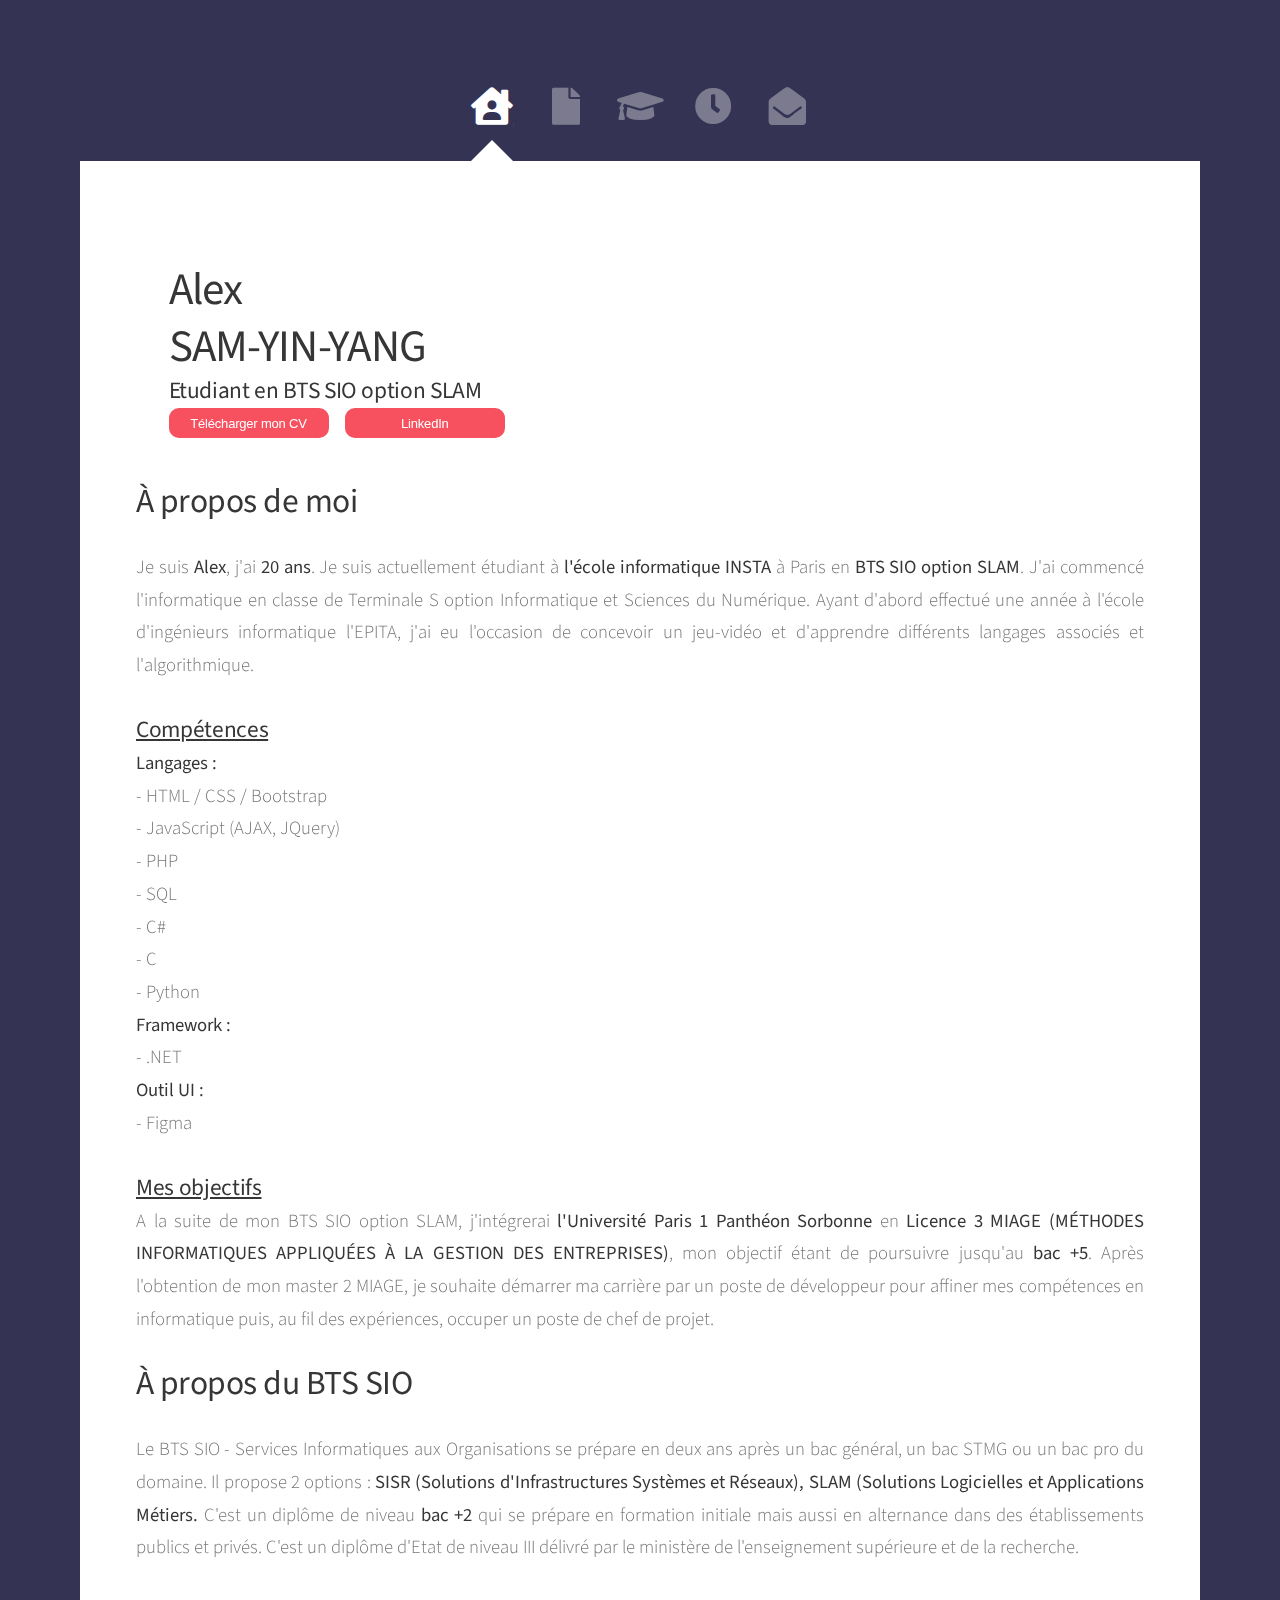
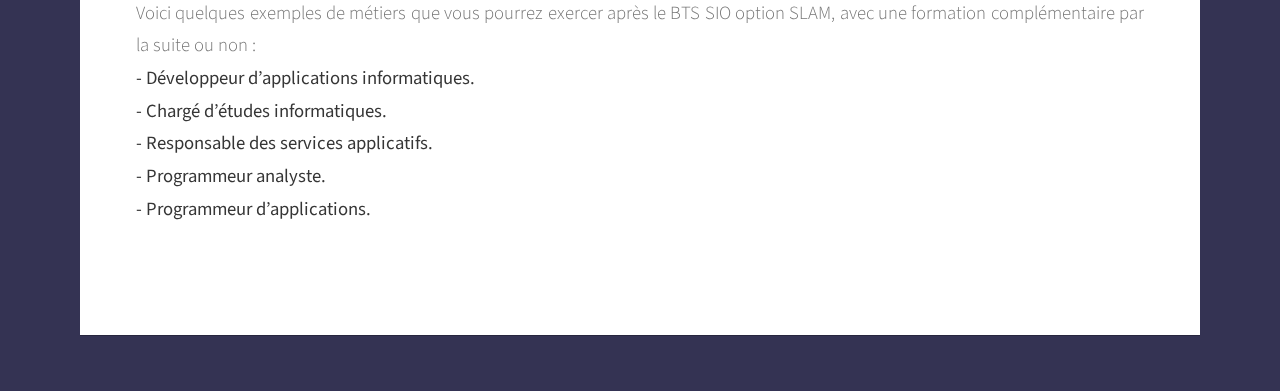
==== commit 8579de18: "text update" ====
--- a/index.html
+++ b/index.html
@@ -95,7 +95,7 @@
 						<b>- Chargé d’études informatiques.</b><br>
 						<b>- Responsable des services applicatifs.</b><br>
 						<b>- Programmeur analyste.</b><br>
-						<b>- Programmeur d’applications.</b><br>
+						<b>- Programmeur d’applications.</b><br><br><br>
 					</span>
 					
 				</a>
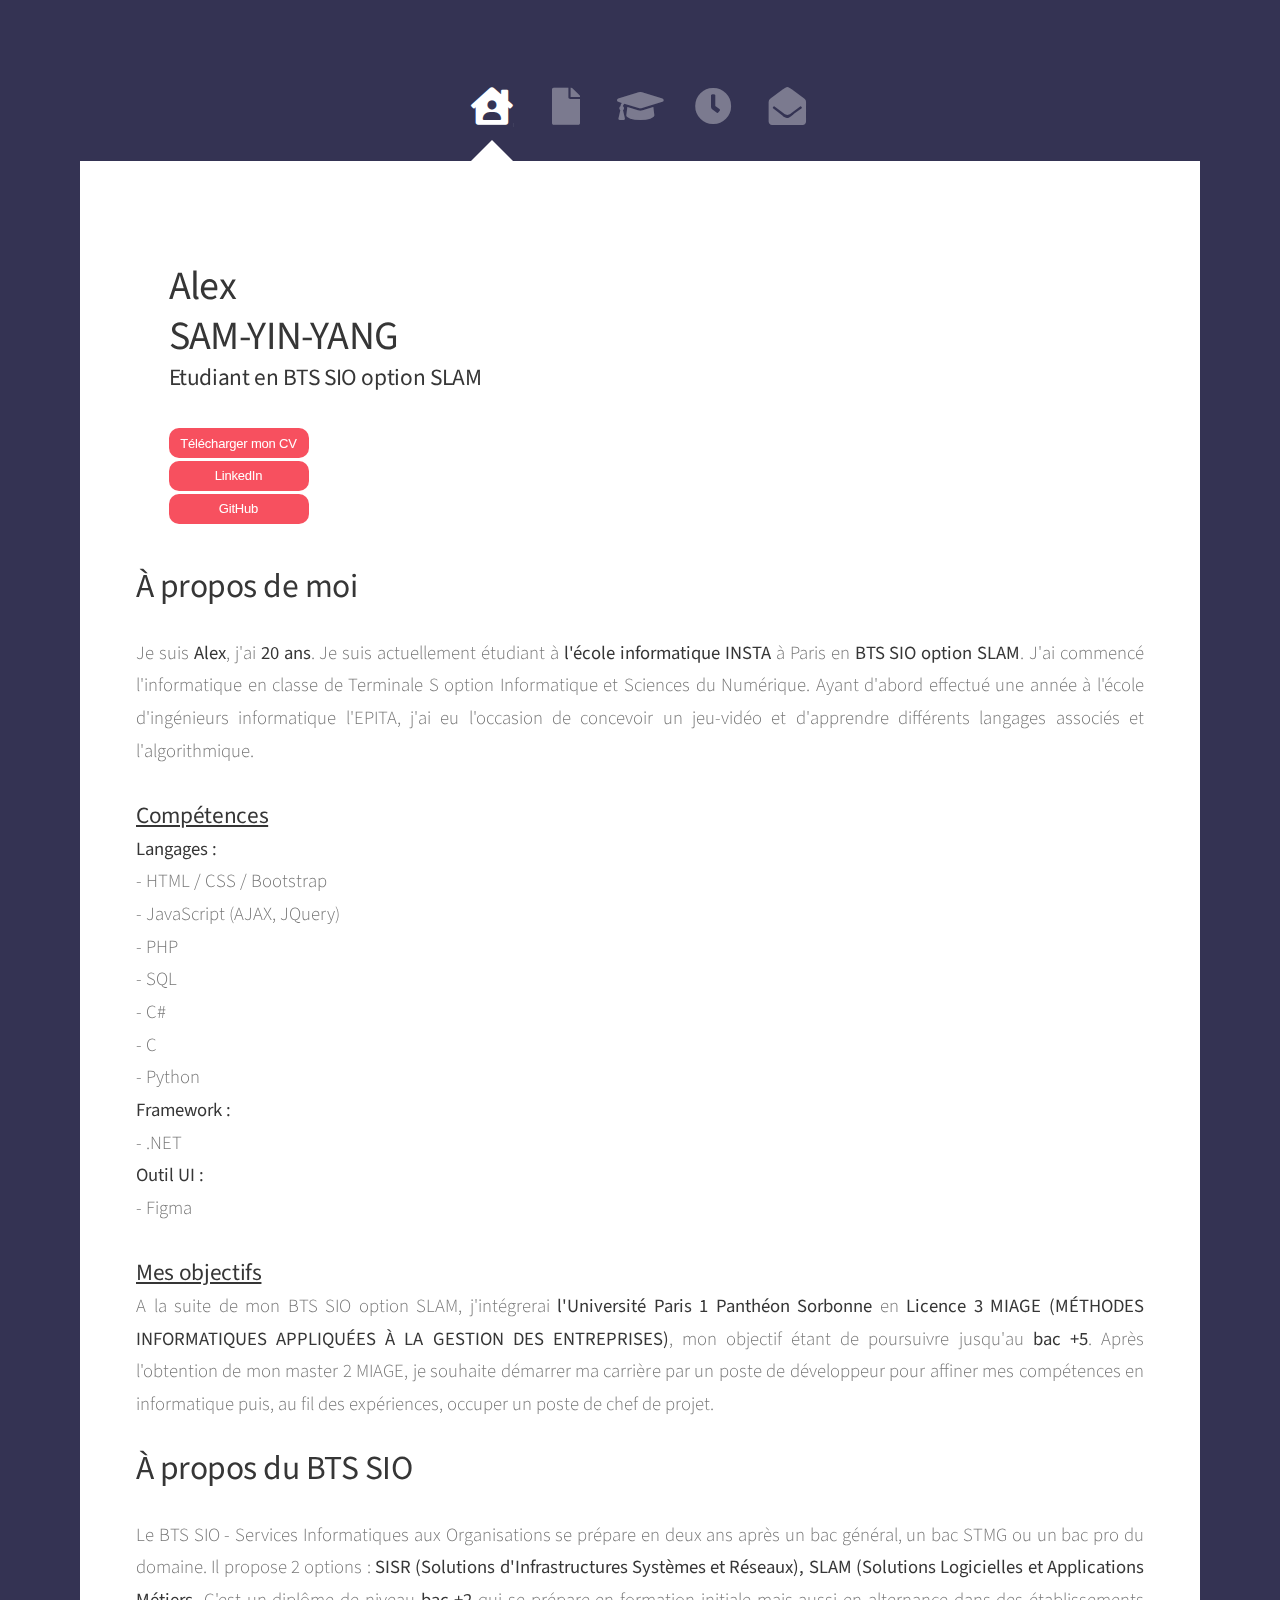
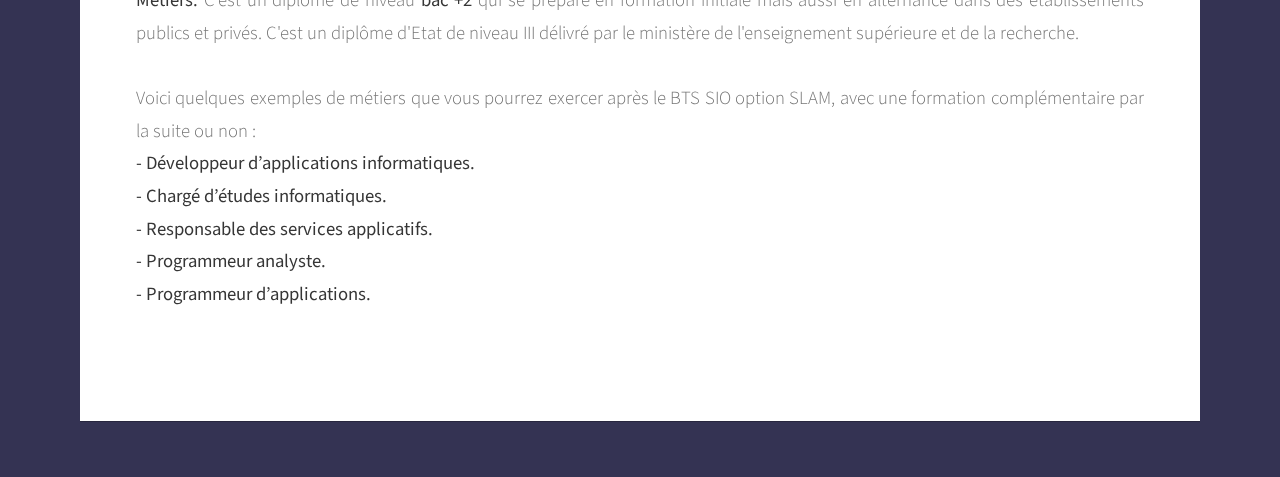
==== commit 89ddf2c3: "title update" ====
--- a/index.html
+++ b/index.html
@@ -32,14 +32,18 @@
 				<a id="about-me">
 					<header id="left-side">
 						<div>
-							<h1 style="font-size: 45px">Alex<br>SAM-YIN-YANG</h1>
-							<h2>Etudiant en BTS SIO option SLAM</h2>
+							<h1 style="font-size: 40px">Alex<br>SAM-YIN-YANG</h1>
+							<h2>Etudiant en BTS SIO option SLAM</h2><br>
 							<button id="cv_btn" onclick="window.open('./media/CV_ALEX_SYY_2.pdf');">
 								<h4 id="cv">Télécharger mon CV</h4>
 							</button>
-						
+						<br>
 							<button id="btn_linkedin" onclick="window.open('https://www.linkedin.com/in/alexsyy');">
 								<h4 id="cv">LinkedIn</h4>
+							</button>
+						<br>
+							<button id="btn_linkedin" onclick="window.open('https://github.com/alexsamyy');">
+								<h4 id="cv">GitHub</h4>
 							</button>
 						</div>
 					</header>
--- a/assets/css/added.css
+++ b/assets/css/added.css
@@ -22,12 +22,8 @@
     background-color: #f7505f;
     transition-duration: 0.2s;
     min-height: 30px;
-    min-width: 150px;
-    width: 160px;
-}
-
-#btn_linkedin{
-    margin-left: 1em;
+    min-width: 140px;
+    width: 140px;
 }
 
 #cv_btn:hover, #btn_linkedin:hover{
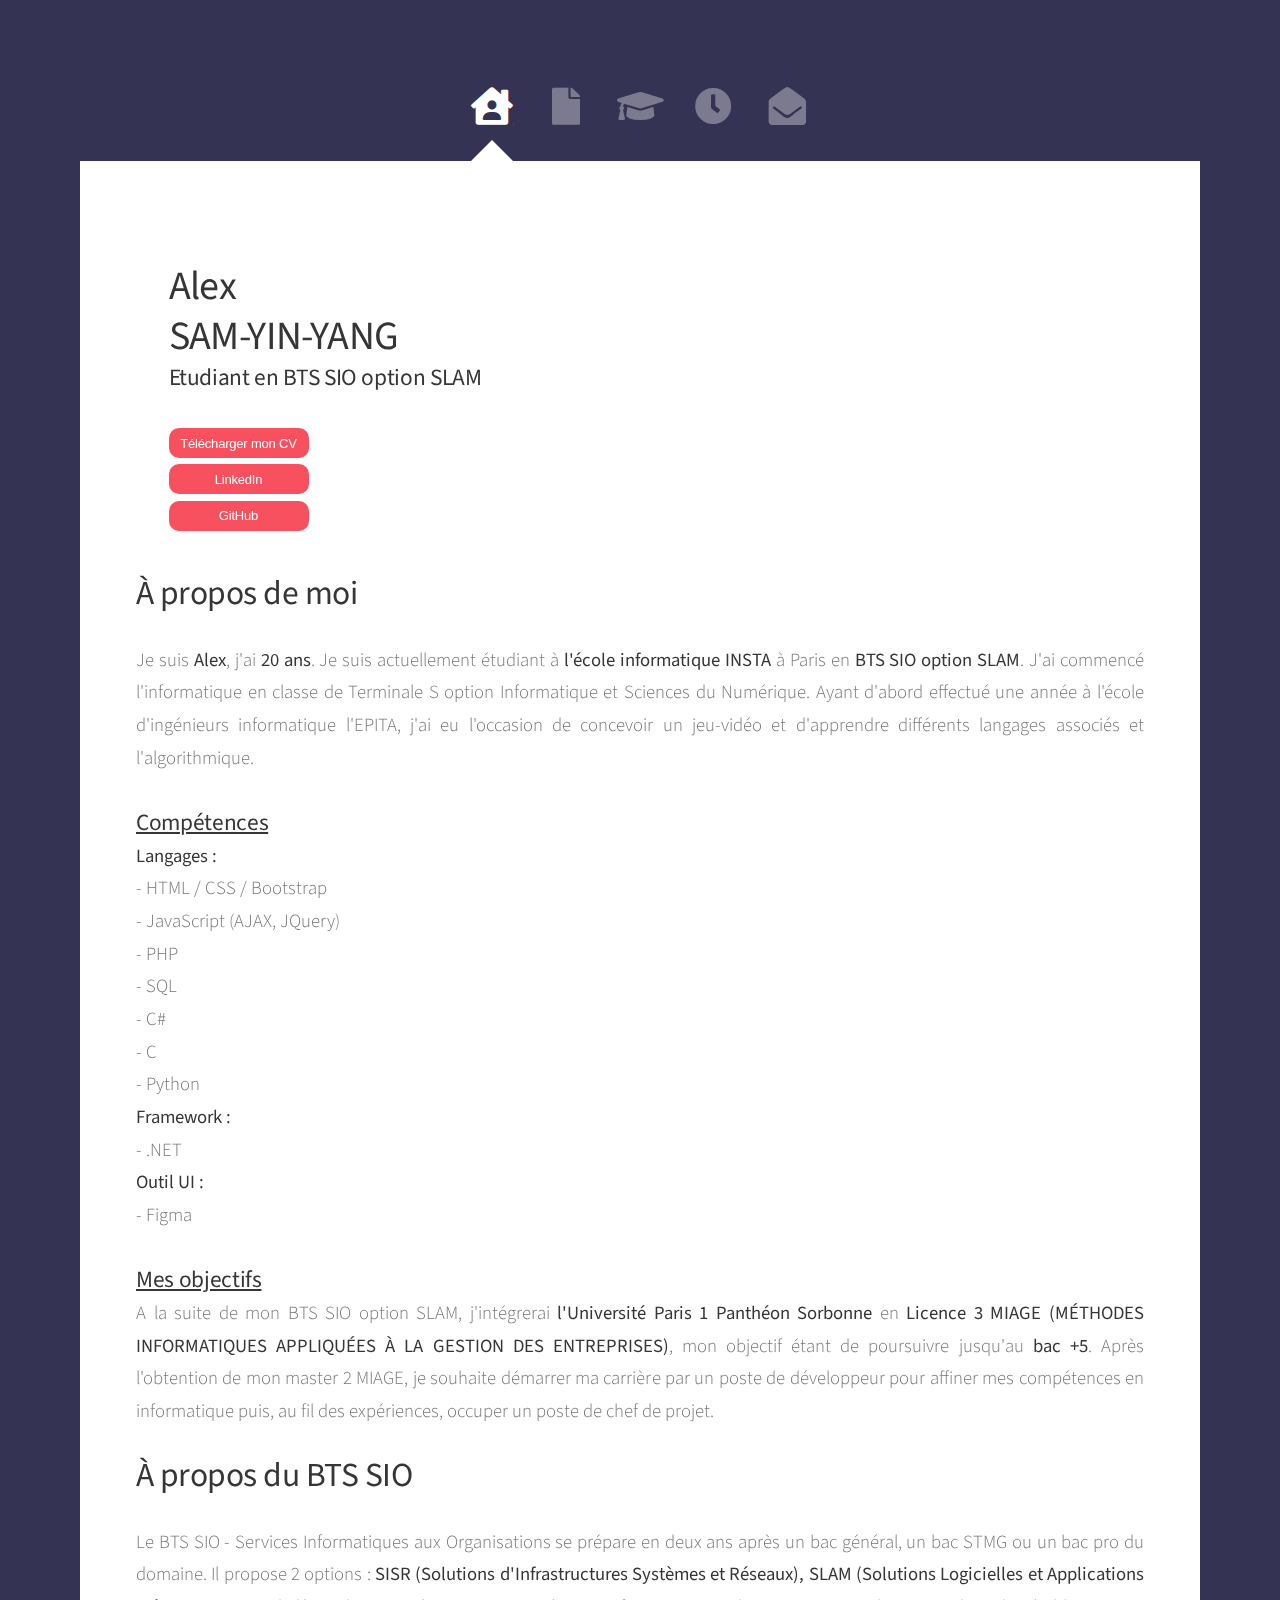
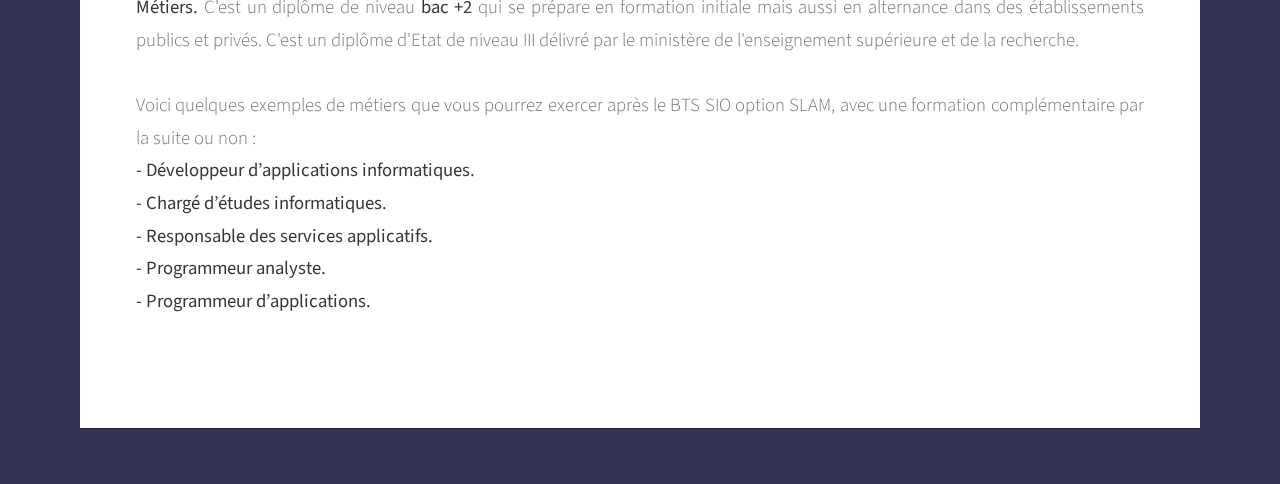
==== commit 562e18fc: "update experience pro" ====
--- a/index.html
+++ b/index.html
@@ -283,6 +283,9 @@
 
 						<div class="timeline__item">
 							<h3 class="timeline__title">Photographe professionnelle - Développeur WordPress </h3></a>
+							<button id="cv_btn" onclick="window.open('./media/Experience-en-entreprise-2023.pdf');">
+								<h4 id="cv">En savoir plus</h4>
+							</button>
 							<p class="timeline__blurb">
 							- Création d'un portfolio sous WordPress<br>
 						</div><br>
--- a/assets/css/added.css
+++ b/assets/css/added.css
@@ -24,6 +24,10 @@
     min-height: 30px;
     min-width: 140px;
     width: 140px;
+}
+
+#btn_linkedin{
+    margin-top: 0.3em;
 }
 
 #cv_btn:hover, #btn_linkedin:hover{
